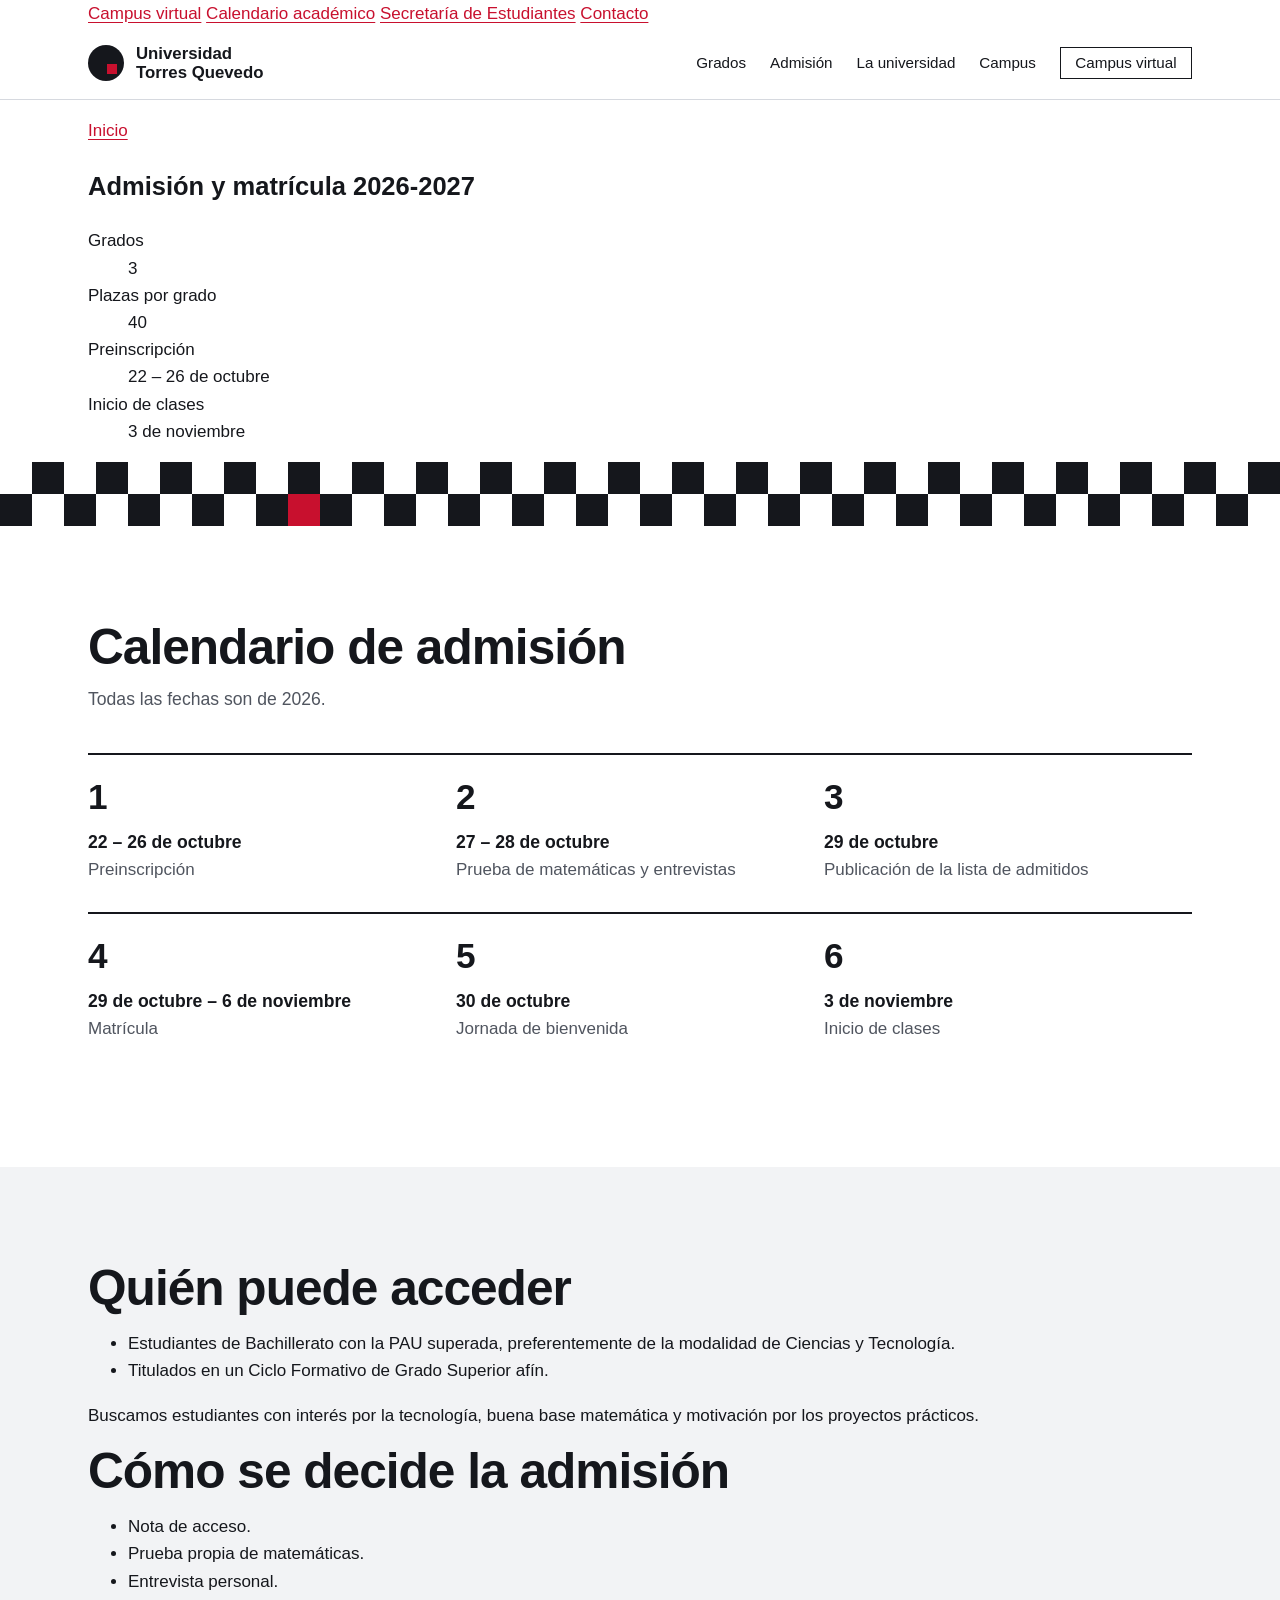
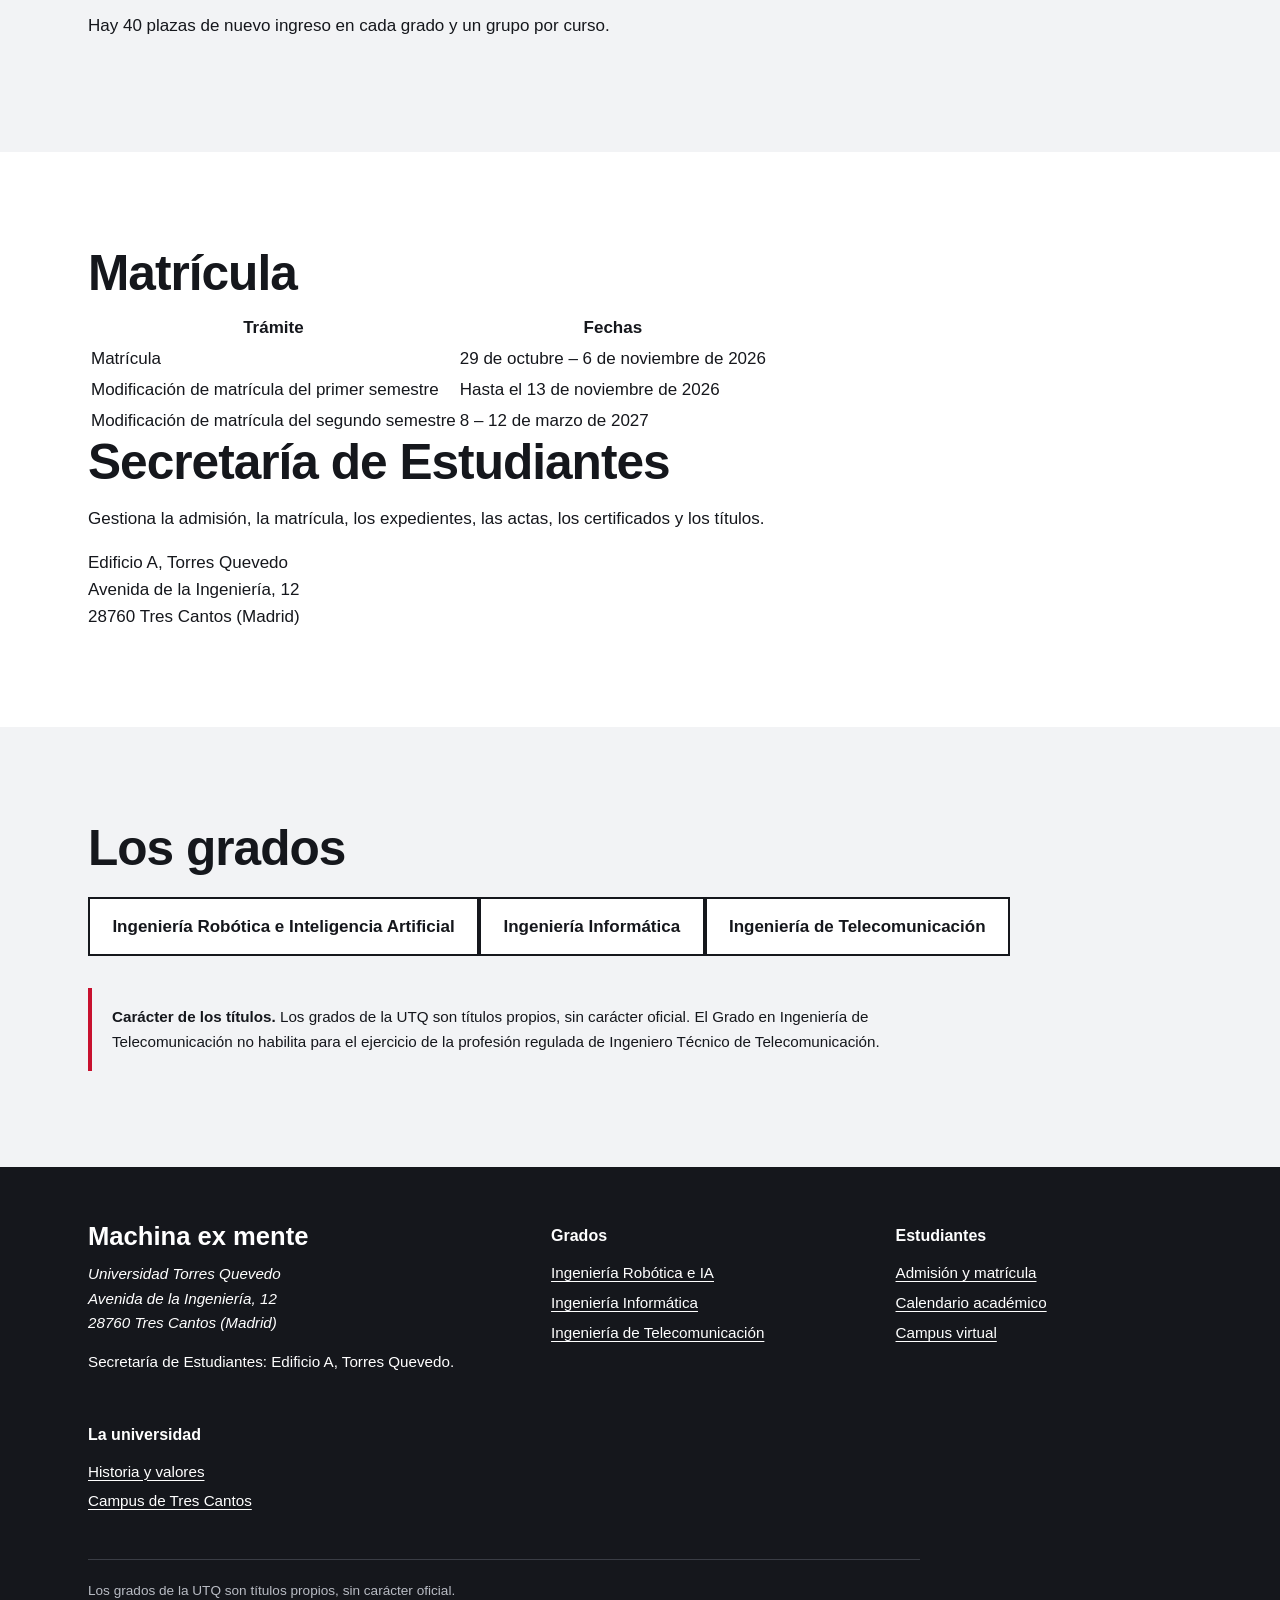
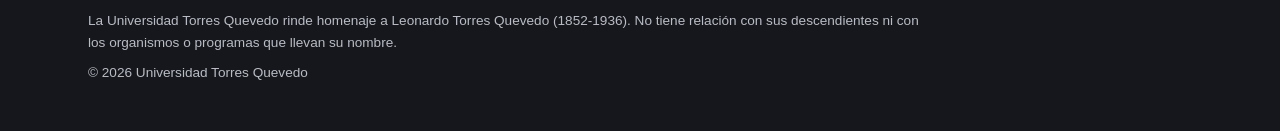
==== admision.html @ e01bf09a "Add files via upload" ====
<!DOCTYPE html>
<html lang="es">
<head>
  <meta charset="utf-8">
  <meta name="viewport" content="width=device-width, initial-scale=1">
  <title>Admisión y matrícula · Universidad Torres Quevedo</title>
  <meta name="description" content="Calendario, requisitos y proceso de admisión y matrícula en la Universidad Torres Quevedo para el curso 2026-2027.">
  <link rel="preload" href="fonts/archivo-latin.woff2" as="font" type="font/woff2" crossorigin>
  <link rel="stylesheet" href="css/estilos.css">
</head>
<body>
  <a class="saltar" href="#contenido">Saltar al contenido</a>

  <div class="accesos">
    <div class="contenedor">
      <a href="https://utq.moodiy.com">Campus virtual</a>
      <a href="calendario.html">Calendario académico</a>
      <a href="admision.html#secretaria">Secretaría de Estudiantes</a>
      <a href="#contacto">Contacto</a>
    </div>
  </div>

  <header class="cabecera">
    <div class="contenedor">
      <a class="marca" href="index.html" aria-label="Universidad Torres Quevedo, inicio">
        <!-- Marca provisional: se sustituirá por img/utq-simbolo.svg -->
        <span class="marca-simbolo" aria-hidden="true"></span>
        <span>Universidad<br>Torres Quevedo</span>
      </a>
      <nav class="menu" aria-label="Principal">
        <ul>
          <li><a href="index.html#grados">Grados</a></li>
          <li><a href="admision.html" aria-current="page">Admisión</a></li>
          <li><a href="index.html#universidad">La universidad</a></li>
          <li><a href="index.html#campus">Campus</a></li>
          <li><a class="boton-campus" href="https://utq.moodiy.com">Campus virtual</a></li>
        </ul>
      </nav>
    </div>
  </header>

  <main id="contenido">
    <section class="cabecera-pagina">
      <div class="contenedor">
        <p class="migas"><a href="index.html">Inicio</a></p>
        <h1>Admisión y matrícula 2026-2027</h1>
        <dl class="datos">
          <div><dt>Grados</dt><dd>3</dd></div>
          <div><dt>Plazas por grado</dt><dd>40</dd></div>
          <div><dt>Preinscripción</dt><dd>22 – 26 de octubre</dd></div>
          <div><dt>Inicio de clases</dt><dd>3 de noviembre</dd></div>
        </dl>
      </div>
    </section>
    <div class="tablero" aria-hidden="true"></div>

    <section class="seccion">
      <div class="contenedor">
        <h2>Calendario de admisión</h2>
        <p class="entradilla">Todas las fechas son de 2026.</p>
        <ol class="pasos">
          <li><span class="fecha">22 – 26 de octubre</span><span class="que">Preinscripción</span></li>
          <li><span class="fecha">27 – 28 de octubre</span><span class="que">Prueba de matemáticas y entrevistas</span></li>
          <li><span class="fecha">29 de octubre</span><span class="que">Publicación de la lista de admitidos</span></li>
          <li><span class="fecha">29 de octubre – 6 de noviembre</span><span class="que">Matrícula</span></li>
          <li><span class="fecha">30 de octubre</span><span class="que">Jornada de bienvenida</span></li>
          <li><span class="fecha">3 de noviembre</span><span class="que">Inicio de clases</span></li>
        </ol>
      </div>
    </section>

    <section class="seccion seccion-gris">
      <div class="contenedor dos-columnas">
        <div class="texto">
          <h2>Quién puede acceder</h2>
          <ul>
            <li>Estudiantes de Bachillerato con la PAU superada, preferentemente de la modalidad de Ciencias y Tecnología.</li>
            <li>Titulados en un Ciclo Formativo de Grado Superior afín.</li>
          </ul>
          <p>Buscamos estudiantes con interés por la tecnología, buena base matemática y motivación por los proyectos prácticos.</p>
        </div>
        <div class="texto">
          <h2>Cómo se decide la admisión</h2>
          <ul>
            <li>Nota de acceso.</li>
            <li>Prueba propia de matemáticas.</li>
            <li>Entrevista personal.</li>
          </ul>
          <p>Hay 40 plazas de nuevo ingreso en cada grado y un grupo por curso.</p>
        </div>
      </div>
    </section>

    <section class="seccion">
      <div class="contenedor dos-columnas">
        <div class="texto">
          <h2>Matrícula</h2>
          <div class="tabla-envoltorio"><table>
            <thead><tr><th scope="col">Trámite</th><th scope="col">Fechas</th></tr></thead>
            <tbody>
              <tr><td>Matrícula</td><td>29 de octubre – 6 de noviembre de 2026</td></tr>
              <tr><td>Modificación de matrícula del primer semestre</td><td>Hasta el 13 de noviembre de 2026</td></tr>
              <tr><td>Modificación de matrícula del segundo semestre</td><td>8 – 12 de marzo de 2027</td></tr>
            </tbody>
          </table></div>
        </div>
        <div class="texto" id="secretaria">
          <h2>Secretaría de Estudiantes</h2>
          <p>Gestiona la admisión, la matrícula, los expedientes, las actas, los certificados y los títulos.</p>
          <address style="font-style:normal">Edificio A, Torres Quevedo<br>Avenida de la Ingeniería, 12<br>28760 Tres Cantos (Madrid)</address>
        </div>
      </div>
    </section>

    <section class="seccion seccion-gris">
      <div class="contenedor">
        <h2>Los grados</h2>
        <div class="otros-grados" style="margin:1.5rem 0 0"><a class="boton" href="grado-robotica-ia.html">Ingeniería Robótica e Inteligencia Artificial</a><a class="boton" href="grado-informatica.html">Ingeniería Informática</a><a class="boton" href="grado-telecomunicacion.html">Ingeniería de Telecomunicación</a></div>
        <div class="nota-titulo"><p><strong>Carácter de los títulos.</strong> Los grados de la UTQ son títulos propios, sin carácter oficial. El Grado en Ingeniería de Telecomunicación no habilita para el ejercicio de la profesión regulada de Ingeniero Técnico de Telecomunicación.</p></div>
      </div>
    </section>
  </main>

  <footer class="pie" id="contacto">
    <div class="contenedor">
      <div class="pie-rejilla">
        <div>
          <p class="pie-lema" lang="la">Machina ex mente</p>
          <address>Universidad Torres Quevedo<br>Avenida de la Ingeniería, 12<br>28760 Tres Cantos (Madrid)</address>
          <p>Secretaría de Estudiantes: Edificio A, Torres Quevedo.</p>
        </div>
        <nav aria-label="Grados">
          <h2>Grados</h2>
          <ul>
            <li><a href="grado-robotica-ia.html">Ingeniería Robótica e IA</a></li>
            <li><a href="grado-informatica.html">Ingeniería Informática</a></li>
            <li><a href="grado-telecomunicacion.html">Ingeniería de Telecomunicación</a></li>
          </ul>
        </nav>
        <nav aria-label="Estudiantes">
          <h2>Estudiantes</h2>
          <ul>
            <li><a href="admision.html">Admisión y matrícula</a></li>
            <li><a href="calendario.html">Calendario académico</a></li>
            <li><a href="https://utq.moodiy.com">Campus virtual</a></li>
          </ul>
        </nav>
        <nav aria-label="La universidad">
          <h2>La universidad</h2>
          <ul>
            <li><a href="index.html#universidad">Historia y valores</a></li>
            <li><a href="index.html#campus">Campus de Tres Cantos</a></li>
          </ul>
        </nav>
      </div>
      <div class="pie-nota">
        <p>Los grados de la UTQ son títulos propios, sin carácter oficial.</p>
        <p>La Universidad Torres Quevedo rinde homenaje a Leonardo Torres Quevedo (1852-1936). No tiene relación con sus descendientes ni con los organismos o programas que llevan su nombre.</p>
        <p>© 2026 Universidad Torres Quevedo</p>
      </div>
    </div>
  </footer>
</body>
</html>
---- css/estilos.css ----
/* Universidad Torres Quevedo · Hoja de estilos común
   Identidad «Ajedrez» (UTQ-DF-001 §1). Tipografía Archivo alojada en el propio sitio (licencia OFL en /fonts). */

@font-face {
  font-family: "Archivo";
  src: url("../fonts/archivo-latin.woff2") format("woff2");
  font-weight: 100 900;
  font-stretch: 62% 125%;
  font-display: swap;
}

:root {
  --negro: #15171C;
  --blanco: #FFFFFF;
  --carmin: #C8102E;          /* Solo en detalles: enlaces, botones, avisos, casilla */
  --gris: #F2F3F5;            /* Fondos */
  --texto-2: #50555F;         /* Texto secundario: 7,4:1 sobre blanco */
  --linea: #D6D9DF;
  --casilla: 32px;
  --ancho: 72rem;
  --fuente: "Archivo", "Helvetica Neue", Arial, sans-serif;
}

*, *::before, *::after { box-sizing: border-box; }

html { -webkit-text-size-adjust: 100%; scroll-behavior: smooth; }
@media (prefers-reduced-motion: reduce) { html { scroll-behavior: auto; } }

body {
  margin: 0;
  font-family: var(--fuente);
  font-size: 1.0625rem;
  line-height: 1.6;
  color: var(--negro);
  background: var(--blanco);
}

img, svg { max-width: 100%; height: auto; }

a { color: var(--carmin); text-underline-offset: 0.2em; }
a:hover { text-decoration-thickness: 2px; }

:focus-visible { outline: 3px solid var(--carmin); outline-offset: 3px; }

.saltar {
  position: absolute; left: 1rem; top: -4rem;
  background: var(--negro); color: var(--blanco);
  padding: 0.6rem 1rem; z-index: 10;
}
.saltar:focus { top: 1rem; }

.contenedor { max-width: var(--ancho); margin: 0 auto; padding: 0 1.5rem; }

/* ---------- Cabecera ---------- */
.cabecera { border-bottom: 1px solid var(--linea); }
.cabecera .contenedor {
  display: flex; align-items: center; justify-content: space-between;
  gap: 1.5rem; min-height: 4.5rem; flex-wrap: wrap;
}
.marca {
  display: flex; align-items: center; gap: 0.75rem;
  color: var(--negro); text-decoration: none;
  font-weight: 700; font-stretch: 110%; font-size: 1.05rem; line-height: 1.15;
}
/* Marca provisional hasta incorporar los SVG de identidad/ */
.marca-simbolo {
  width: 2.25rem; height: 2.25rem; flex: none;
  background: var(--negro); border-radius: 50%; position: relative;
}
.marca-simbolo::after {
  content: ""; position: absolute; width: 0.6rem; height: 0.6rem;
  background: var(--carmin); right: 0.45rem; bottom: 0.45rem;
}
.menu ul { display: flex; flex-wrap: wrap; gap: 0.25rem 1.5rem; margin: 0; padding: 0; list-style: none; }
.menu a { color: var(--negro); text-decoration: none; font-size: 0.95rem; padding: 0.4rem 0; }
.menu a:hover { color: var(--carmin); }
.menu .boton-campus {
  border: 1.5px solid var(--negro); padding: 0.4rem 0.9rem;
}
.menu .boton-campus:hover { background: var(--negro); color: var(--blanco); }

/* ---------- Aviso ---------- */
.aviso { background: var(--gris); font-size: 0.95rem; }
.aviso .contenedor { padding-top: 0.7rem; padding-bottom: 0.7rem; }
.aviso strong { color: var(--carmin); font-weight: 700; }

/* ---------- Portada ---------- */
.portada { padding: clamp(3rem, 8vw, 6.5rem) 0 clamp(2.5rem, 6vw, 4.5rem); }
.lema {
  margin: 0;
  font-size: clamp(3.1rem, 10.5vw, 8.5rem);
  font-weight: 800; font-stretch: 125%;
  line-height: 0.92; letter-spacing: -0.035em;
}
.lema-traduccion {
  margin: 1.25rem 0 0; color: var(--texto-2);
  font-size: 1.1rem; font-stretch: 100%;
}
.portada-texto {
  display: grid; grid-template-columns: minmax(0, 38rem) auto;
  gap: 2rem 4rem; align-items: end; margin-top: clamp(2rem, 5vw, 3.5rem);
}
.portada-texto p { margin: 0; font-size: 1.2rem; line-height: 1.55; }
.acciones { display: flex; flex-wrap: wrap; gap: 0.75rem; }
.boton {
  display: inline-block; text-decoration: none; font-weight: 600;
  padding: 0.85rem 1.4rem; border: 2px solid var(--negro);
  color: var(--negro); background: var(--blanco);
}
.boton:hover { background: var(--negro); color: var(--blanco); }
.boton-principal { background: var(--carmin); border-color: var(--carmin); color: var(--blanco); }
.boton-principal:hover { background: var(--negro); border-color: var(--negro); }

/* Franja de casillas: el elemento memorable de la identidad */
.tablero {
  height: calc(var(--casilla) * 2);
  background: repeating-conic-gradient(var(--negro) 0 25%, var(--blanco) 0 50%) 0 0 / calc(var(--casilla) * 2) calc(var(--casilla) * 2);
  position: relative;
}
.tablero::after {
  content: ""; position: absolute;
  width: var(--casilla); height: var(--casilla);
  left: calc(var(--casilla) * 9); top: var(--casilla);
  background: var(--carmin);
}

/* ---------- Secciones ---------- */
.seccion { padding: clamp(3.5rem, 8vw, 6rem) 0; }
.seccion-gris { background: var(--gris); }
.seccion h2 {
  margin: 0 0 0.75rem;
  font-size: clamp(2rem, 4.5vw, 3.1rem);
  font-weight: 800; font-stretch: 118%;
  line-height: 1.02; letter-spacing: -0.02em;
}
.entradilla { margin: 0 0 2.5rem; max-width: 40rem; color: var(--texto-2); font-size: 1.1rem; }
h3 { font-stretch: 110%; line-height: 1.15; }

/* Grados */
.grados { display: grid; grid-template-columns: repeat(3, minmax(0, 1fr)); border-top: 2px solid var(--negro); }
.grado { padding: 1.75rem 1.75rem 2rem 0; }
.grado + .grado { padding-left: 1.75rem; border-left: 1px solid var(--linea); }
.grado h3 { margin: 0 0 1rem; font-size: 1.45rem; font-weight: 700; }
.grado dl { margin: 0 0 1.25rem; display: grid; grid-template-columns: auto 1fr; gap: 0.2rem 1rem; font-size: 0.95rem; }
.grado dt { color: var(--texto-2); }
.grado dd { margin: 0; font-weight: 600; }
.grado p { margin: 0 0 0.4rem; font-size: 0.95rem; color: var(--texto-2); }
.grado ul { margin: 0; padding-left: 1.1rem; font-size: 0.95rem; }
.nota-titulo {
  margin-top: 2rem; padding: 1.1rem 1.25rem; max-width: 52rem;
  border-left: 4px solid var(--carmin); background: var(--gris); font-size: 0.95rem;
}
.nota-titulo p { margin: 0; }

/* Admisión: secuencia real de fechas */
.pasos { list-style: none; margin: 0; padding: 0; counter-reset: paso; display: grid; grid-template-columns: repeat(3, minmax(0, 1fr)); gap: 0; }
.pasos li {
  counter-increment: paso; position: relative;
  padding: 1.5rem 1.5rem 1.75rem 0; border-top: 2px solid var(--negro);
}
.pasos li::before {
  content: counter(paso); display: block; margin-bottom: 0.9rem;
  font-weight: 800; font-stretch: 125%; font-size: 2.2rem; line-height: 1;
}
.pasos .fecha { display: block; font-weight: 700; font-size: 1.1rem; }
.pasos .que { display: block; color: var(--texto-2); }
.admision-detalle { display: grid; grid-template-columns: repeat(2, minmax(0, 1fr)); gap: 2rem 4rem; margin-top: 3rem; }
.admision-detalle h3 { margin: 0 0 0.5rem; font-size: 1.2rem; }
.admision-detalle p { margin: 0; }

/* Universidad */
.universidad { display: grid; grid-template-columns: minmax(0, 1.1fr) minmax(0, 1fr); gap: 3rem 5rem; }
.universidad p { margin: 0 0 1rem; max-width: 38rem; }
.valores { margin: 0; padding: 0; list-style: none; border-top: 2px solid var(--negro); }
.valores li { padding: 0.9rem 0; border-bottom: 1px solid var(--linea); display: grid; grid-template-columns: 11rem 1fr; gap: 1rem; }
.valores strong { font-stretch: 112%; }

/* Campus */
.campus { display: grid; grid-template-columns: minmax(0, 1fr) minmax(0, 1fr); gap: 2rem 5rem; }
.campus address { font-style: normal; font-size: 1.2rem; line-height: 1.5; margin-bottom: 1.5rem; }
.edificio { padding: 1.1rem 0; border-top: 1px solid var(--linea); }
.edificio:first-child { border-top: 2px solid var(--negro); }
.edificio h3 { margin: 0 0 0.3rem; font-size: 1.15rem; }
.edificio p { margin: 0; color: var(--texto-2); font-size: 0.95rem; }

/* ---------- Pie ---------- */
.pie { background: var(--negro); color: var(--blanco); padding: 3.5rem 0 2.5rem; font-size: 0.95rem; }
.pie a { color: var(--blanco); }
.pie-rejilla { display: grid; grid-template-columns: 1.4fr 1fr 1fr; gap: 2rem 3rem; }
.pie h2 { font-size: 1rem; margin: 0 0 0.75rem; font-stretch: 110%; }
.pie ul { list-style: none; margin: 0; padding: 0; }
.pie li { margin-bottom: 0.35rem; }
.pie-lema { font-weight: 800; font-stretch: 125%; font-size: 1.6rem; line-height: 1.05; margin: 0 0 0.75rem; }
.pie-nota { margin-top: 2.5rem; padding-top: 1.25rem; border-top: 1px solid #3A3D45; color: #B9BCC4; font-size: 0.85rem; max-width: 52rem; }
.pie-nota p { margin: 0 0 0.5rem; }

/* ---------- Adaptable ---------- */
@media (max-width: 960px) {
  .portada-texto, .universidad, .campus, .admision-detalle { grid-template-columns: 1fr; }
  .grados { grid-template-columns: 1fr; }
  .grado, .grado + .grado { padding: 1.5rem 0; border-left: 0; }
  .grado + .grado { border-top: 1px solid var(--linea); }
  .pasos { grid-template-columns: repeat(2, minmax(0, 1fr)); }
  .pie-rejilla { grid-template-columns: 1fr 1fr; }
}
@media (max-width: 600px) {
  :root { --casilla: 24px; }
  .pasos { grid-template-columns: 1fr; }
  .valores li { grid-template-columns: 1fr; gap: 0.2rem; }
  .pie-rejilla { grid-template-columns: 1fr; }
  .menu ul { gap: 0.25rem 1rem; }
}
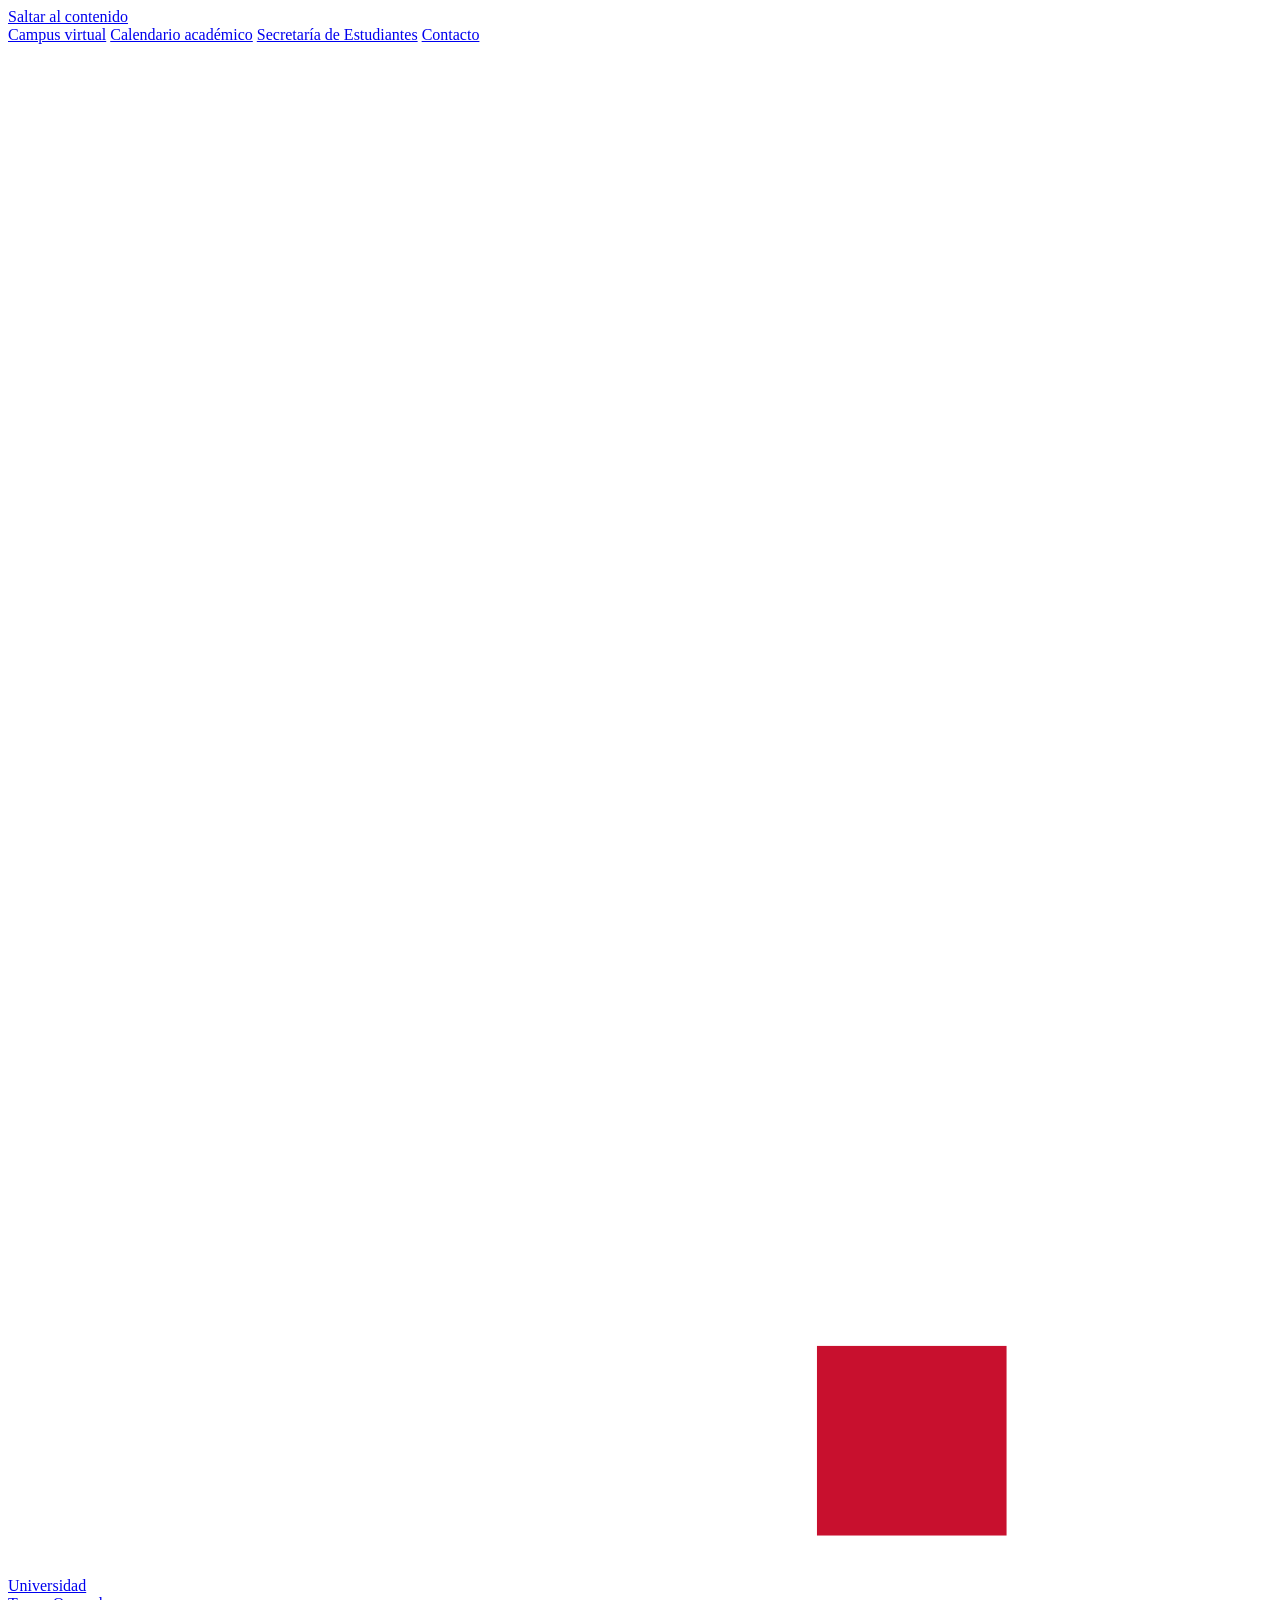
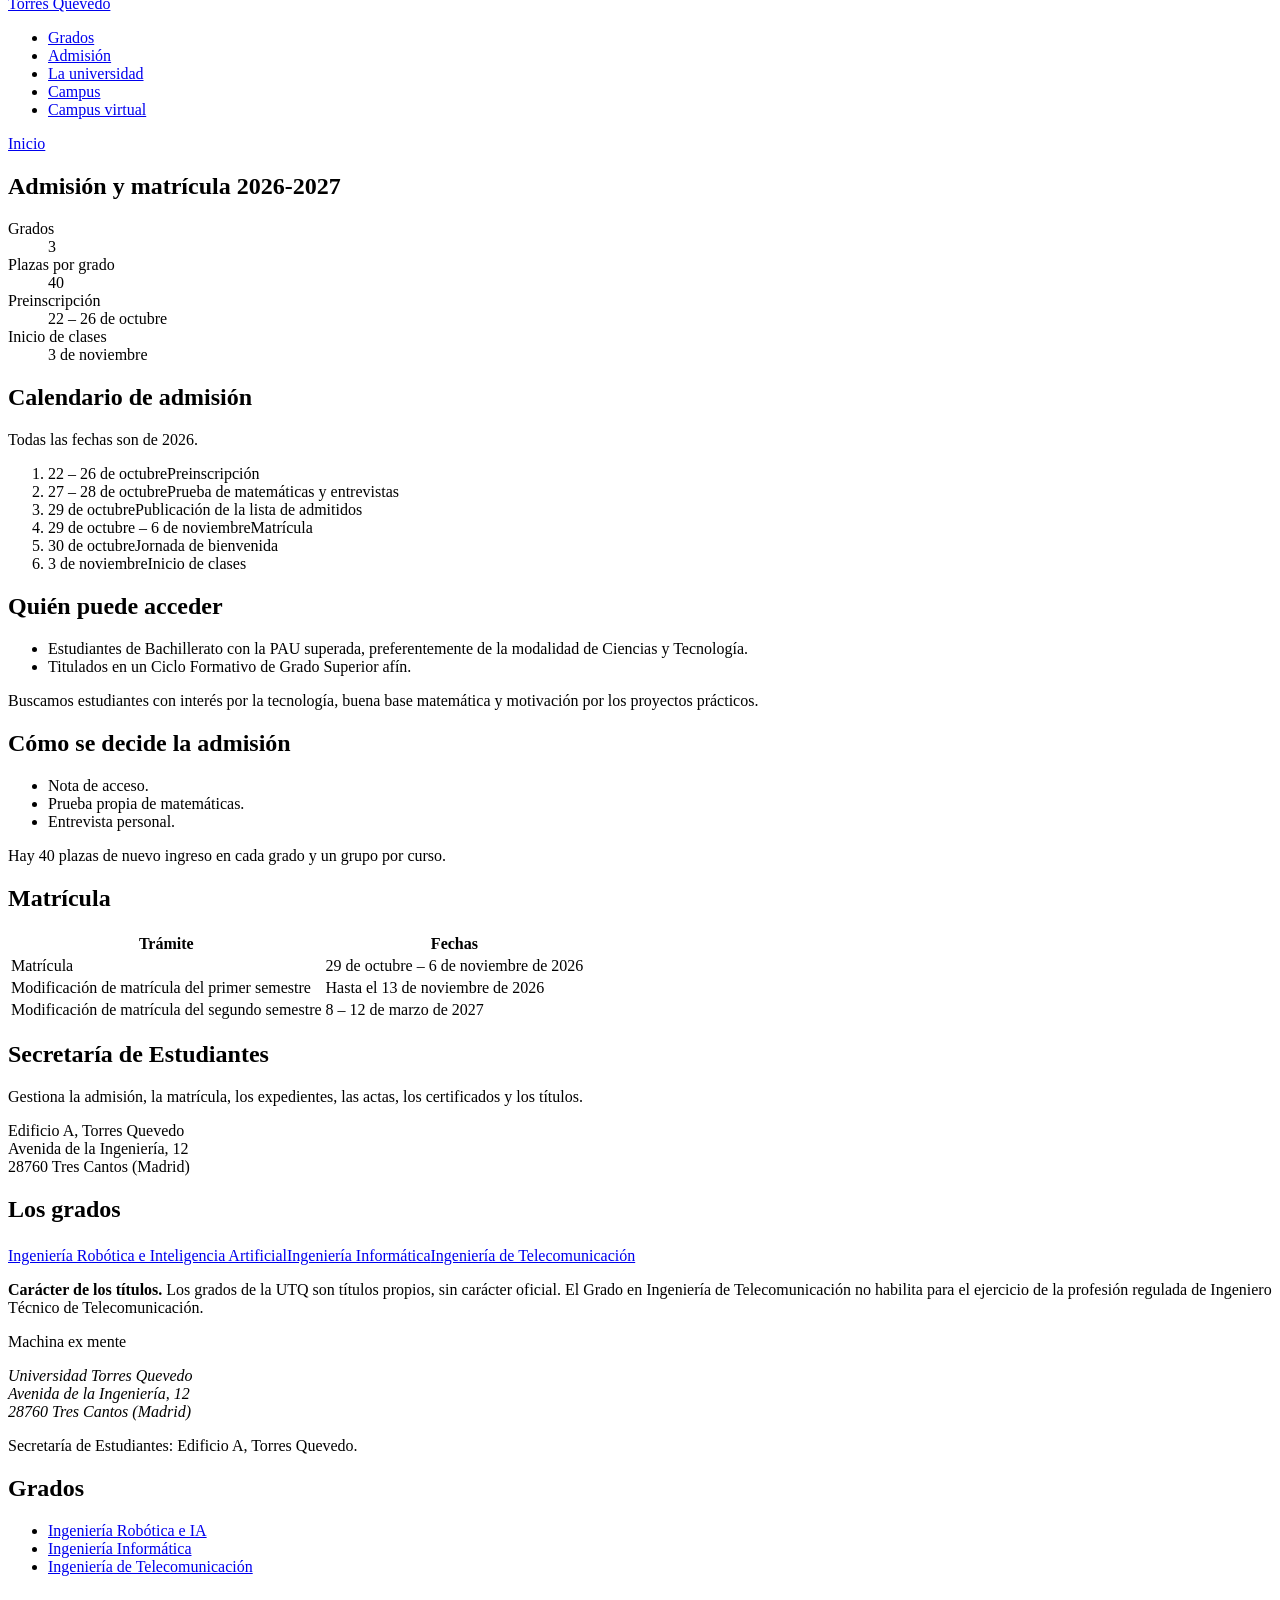
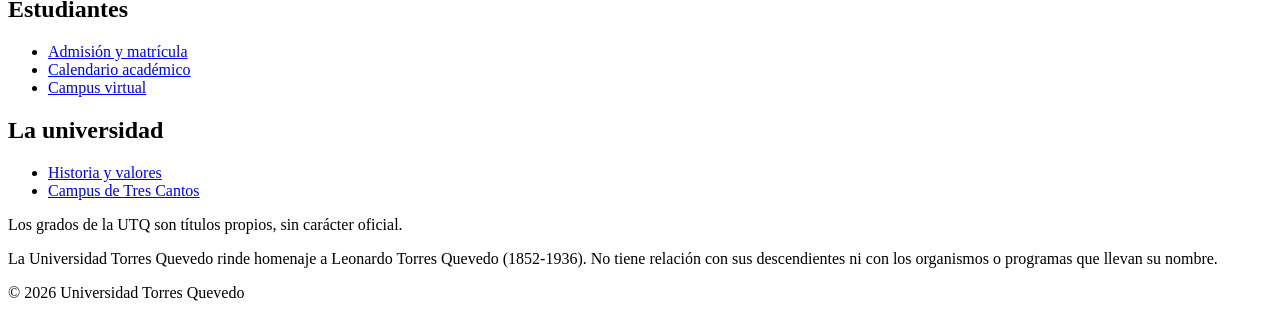
==== commit de532ed1: "Add files via upload" ====
--- a/admision.html
+++ b/admision.html
@@ -23,8 +23,7 @@
   <header class="cabecera">
     <div class="contenedor">
       <a class="marca" href="index.html" aria-label="Universidad Torres Quevedo, inicio">
-        <!-- Marca provisional: se sustituirá por img/utq-simbolo.svg -->
-        <span class="marca-simbolo" aria-hidden="true"></span>
+        <span class="marca-simbolo" aria-hidden="true"><svg viewBox="0 0 200 242" aria-hidden="true"><path fill="#fff" d="M38 20H70V54H84V20H116V54H130V20H162V76H144L154 196H166V212H178V242H22V212H34V196H46L56 76H38Z"/><rect x="128" y="206" width="30" height="30" fill="#C8102E"/></svg></span>
         <span>Universidad<br>Torres Quevedo</span>
       </a>
       <nav class="menu" aria-label="Principal">
